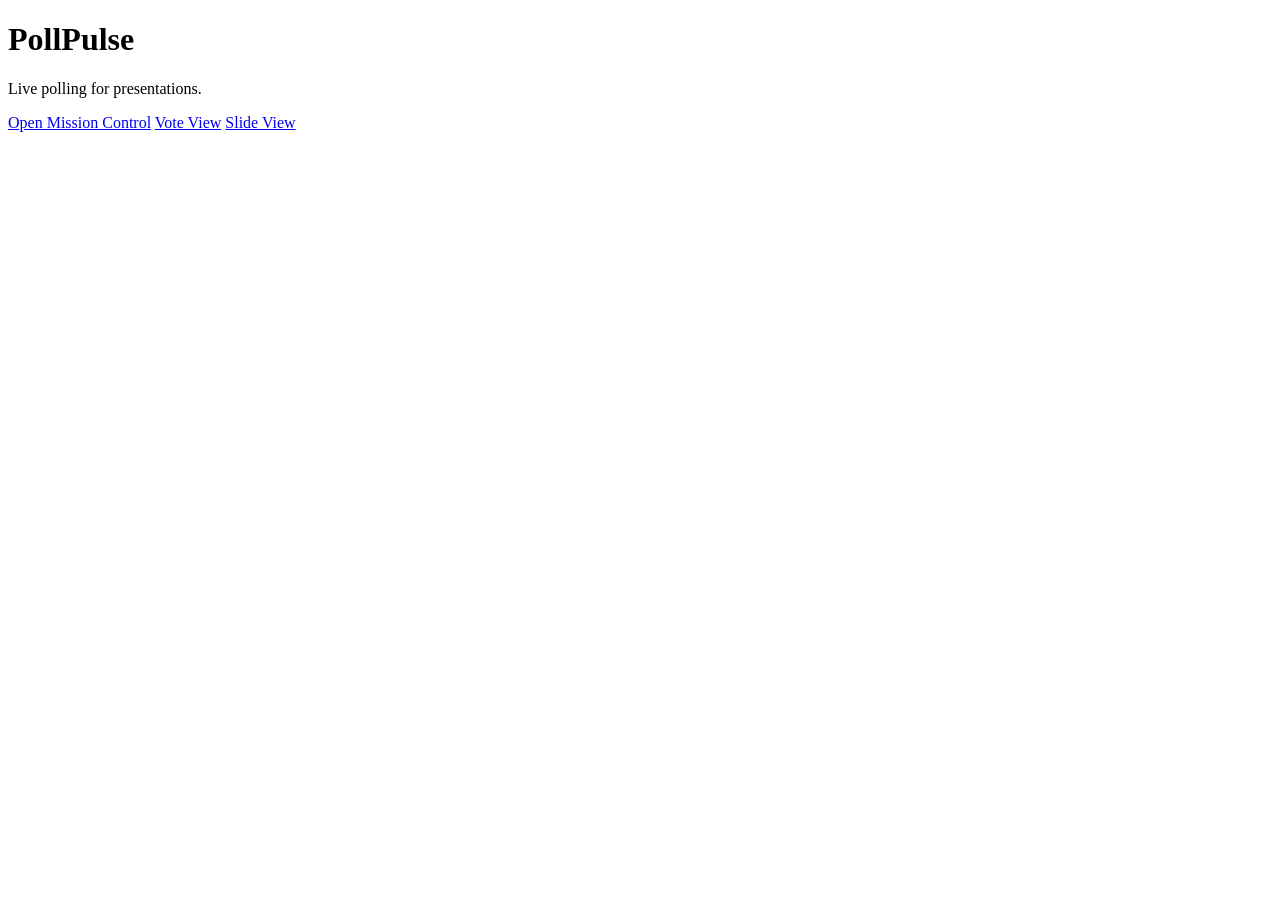
==== index.html @ 1ceda3fc "Create index.html" ====
<!doctype html>
<html lang="en">
<head>
  <meta charset="utf-8">
  <meta name="viewport" content="width=device-width, initial-scale=1">
  <title>PollPulse</title>
</head>
<body>
  <header>
    <h1>PollPulse</h1>
    <p>Live polling for presentations.</p>
  </header>

  <main>
    <a href="mission-control.html">Open Mission Control</a>
    <a href="vote.html">Vote View</a>
    <a href="slide.html">Slide View</a>
  </main>
</body>
</html>
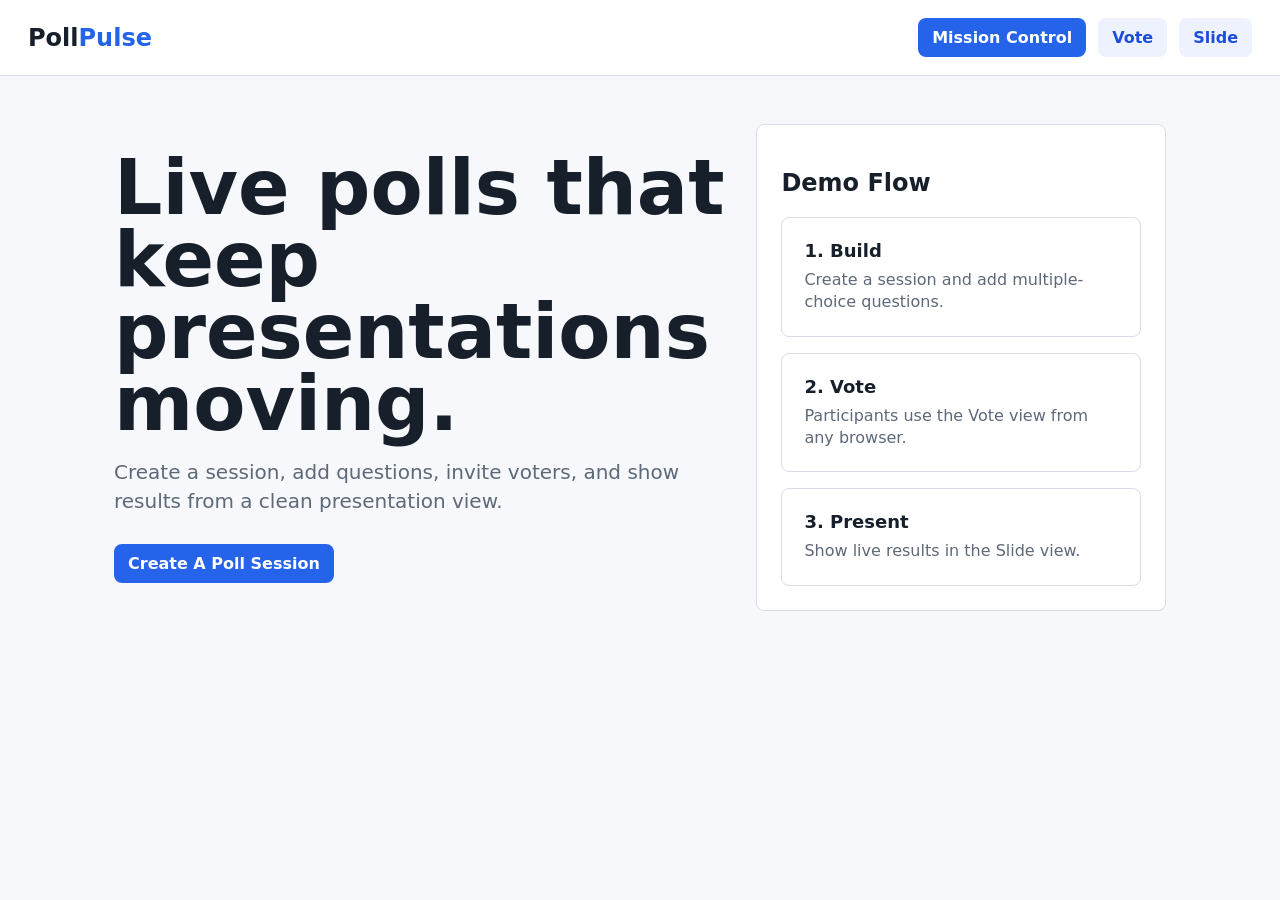
==== commit f4e23fca: "Update index.html" ====
--- a/index.html
+++ b/index.html
@@ -4,17 +4,48 @@
   <meta charset="utf-8">
   <meta name="viewport" content="width=device-width, initial-scale=1">
   <title>PollPulse</title>
+  <link rel="stylesheet" href="assets/styles.css">
 </head>
 <body>
-  <header>
-    <h1>PollPulse</h1>
-    <p>Live polling for presentations.</p>
-  </header>
+  <div class="app-shell">
+    <header class="app-header">
+      <div class="brand">Poll<span>Pulse</span></div>
+      <nav class="nav-links" aria-label="Primary">
+        <a href="mission-control.html">Mission Control</a>
+        <a class="secondary" href="vote.html">Vote</a>
+        <a class="secondary" href="slide.html">Slide</a>
+      </nav>
+    </header>
 
-  <main>
-    <a href="mission-control.html">Open Mission Control</a>
-    <a href="vote.html">Vote View</a>
-    <a href="slide.html">Slide View</a>
-  </main>
+    <main class="page">
+      <section class="hero">
+        <div>
+          <h1>Live polls that keep presentations moving.</h1>
+          <p>
+            Create a session, add questions, invite voters, and show results from a clean presentation view.
+          </p>
+          <a class="button" href="mission-control.html">Create A Poll Session</a>
+        </div>
+
+        <aside class="panel">
+          <h2>Demo Flow</h2>
+          <div class="card-grid" style="grid-template-columns: 1fr;">
+            <div class="card">
+              <strong>1. Build</strong>
+              <span>Create a session and add multiple-choice questions.</span>
+            </div>
+            <div class="card">
+              <strong>2. Vote</strong>
+              <span>Participants use the Vote view from any browser.</span>
+            </div>
+            <div class="card">
+              <strong>3. Present</strong>
+              <span>Show live results in the Slide view.</span>
+            </div>
+          </div>
+        </aside>
+      </section>
+    </main>
+  </div>
 </body>
 </html>
--- a/assets/styles.css
+++ b/assets/styles.css
@@ -0,0 +1,141 @@
+:root {
+  --bg: #f7f8fb;
+  --surface: #ffffff;
+  --text: #17202a;
+  --muted: #5d6978;
+  --border: #d8dde6;
+  --accent: #2563eb;
+  --accent-dark: #1d4ed8;
+}
+
+* {
+  box-sizing: border-box;
+}
+
+body {
+  margin: 0;
+  background: var(--bg);
+  color: var(--text);
+  font-family: Inter, ui-sans-serif, system-ui, -apple-system, BlinkMacSystemFont, "Segoe UI", sans-serif;
+}
+
+.app-shell {
+  min-height: 100vh;
+  display: grid;
+  grid-template-rows: auto 1fr;
+}
+
+.app-header {
+  background: var(--surface);
+  border-bottom: 1px solid var(--border);
+  padding: 18px 28px;
+  display: flex;
+  align-items: center;
+  justify-content: space-between;
+}
+
+.brand {
+  font-size: 24px;
+  font-weight: 800;
+  letter-spacing: 0;
+}
+
+.brand span {
+  color: var(--accent);
+}
+
+.nav-links {
+  display: flex;
+  gap: 12px;
+}
+
+.nav-links a,
+.button {
+  background: var(--accent);
+  border: 0;
+  border-radius: 8px;
+  color: #ffffff;
+  cursor: pointer;
+  display: inline-flex;
+  font-weight: 700;
+  justify-content: center;
+  padding: 10px 14px;
+  text-decoration: none;
+}
+
+.nav-links a.secondary,
+.button.secondary {
+  background: #eef2ff;
+  color: var(--accent-dark);
+}
+
+.page {
+  margin: 0 auto;
+  max-width: 1100px;
+  padding: 48px 24px;
+  width: 100%;
+}
+
+.hero {
+  display: grid;
+  gap: 28px;
+  grid-template-columns: minmax(0, 1.2fr) minmax(280px, 0.8fr);
+  align-items: center;
+}
+
+.hero h1 {
+  font-size: clamp(42px, 7vw, 76px);
+  line-height: 0.95;
+  margin: 0 0 18px;
+}
+
+.hero p {
+  color: var(--muted);
+  font-size: 20px;
+  line-height: 1.45;
+  margin: 0 0 28px;
+}
+
+.panel {
+  background: var(--surface);
+  border: 1px solid var(--border);
+  border-radius: 8px;
+  padding: 24px;
+}
+
+.card-grid {
+  display: grid;
+  gap: 16px;
+  grid-template-columns: repeat(3, minmax(0, 1fr));
+}
+
+.card {
+  background: var(--surface);
+  border: 1px solid var(--border);
+  border-radius: 8px;
+  padding: 22px;
+}
+
+.card strong {
+  display: block;
+  font-size: 18px;
+  margin-bottom: 8px;
+}
+
+.card span {
+  color: var(--muted);
+  line-height: 1.4;
+}
+
+@media (max-width: 760px) {
+  .app-header,
+  .nav-links {
+    align-items: stretch;
+    flex-direction: column;
+  }
+
+  .hero,
+  .card-grid {
+    grid-template-columns: 1fr;
+  }
+}
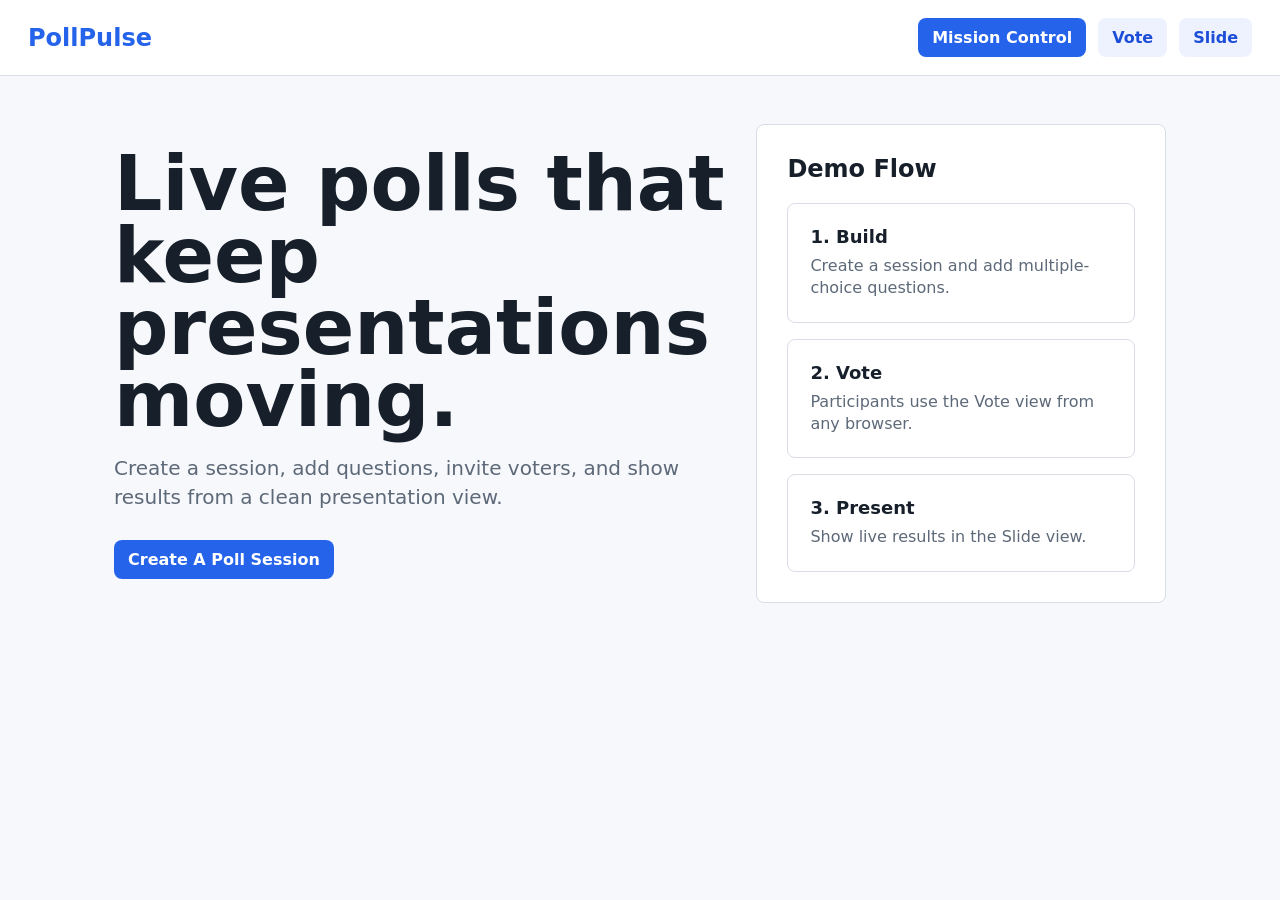
==== commit 68c146dc: "Refresh home page asset version" ====
--- a/index.html
+++ b/index.html
@@ -4,7 +4,7 @@
   <meta charset="utf-8">
   <meta name="viewport" content="width=device-width, initial-scale=1">
   <title>PollPulse</title>
-  <link rel="stylesheet" href="assets/styles.css">
+  <link rel="stylesheet" href="assets/styles.css?v=4">
 </head>
 <body>
   <div class="app-shell">
--- a/assets/styles.css
+++ b/assets/styles.css
@@ -6,6 +6,9 @@
   --border: #d8dde6;
   --accent: #2563eb;
   --accent-dark: #1d4ed8;
+  --success-bg: #e9f8ef;
+  --success-border: #9ed9b4;
+  --success-text: #116329;
 }
 
 * {
@@ -35,6 +38,7 @@
 }
 
 .brand {
+  color: var(--accent);
   font-size: 24px;
   font-weight: 800;
   letter-spacing: 0;
@@ -69,6 +73,11 @@
   color: var(--accent-dark);
 }
 
+.button:disabled {
+  cursor: default;
+  opacity: 0.72;
+}
+
 .page {
   margin: 0 auto;
   max-width: 1100px;
@@ -100,7 +109,81 @@
   background: var(--surface);
   border: 1px solid var(--border);
   border-radius: 8px;
-  padding: 24px;
+  padding: 30px;
+}
+
+.panel h1,
+.panel h2 {
+  margin-top: 0;
+}
+
+.panel p {
+  color: var(--muted);
+  line-height: 1.45;
+  margin-bottom: 22px;
+}
+
+label {
+  color: var(--text);
+  display: grid;
+  font-size: 14px;
+  font-weight: 800;
+  gap: 10px;
+  line-height: 1.2;
+  margin-top: 22px;
+}
+
+input,
+textarea {
+  background: #ffffff;
+  border: 1px solid var(--border);
+  border-radius: 8px;
+  color: var(--text);
+  font: inherit;
+  font-size: 16px;
+  line-height: 1.4;
+  outline: none;
+  padding: 14px 15px;
+  width: 100%;
+}
+
+textarea {
+  min-height: 136px;
+  resize: vertical;
+}
+
+input::placeholder,
+textarea::placeholder {
+  color: #8a94a6;
+}
+
+input:focus,
+textarea:focus {
+  border-color: var(--accent);
+  box-shadow: 0 0 0 4px rgba(37, 99, 235, 0.14);
+}
+
+.form-actions {
+  align-items: center;
+  display: flex;
+  flex-wrap: wrap;
+  gap: 14px;
+  margin-top: 28px;
+}
+
+.save-status {
+  background: var(--success-bg);
+  border: 1px solid var(--success-border);
+  border-radius: 999px;
+  color: var(--success-text);
+  display: none;
+  font-size: 14px;
+  font-weight: 800;
+  padding: 9px 12px;
+}
+
+.save-status.is-visible {
+  display: inline-flex;
 }
 
 .card-grid {
@@ -125,6 +208,14 @@
 .card span {
   color: var(--muted);
   line-height: 1.4;
+}
+
+#question-options {
+  font-family: inherit;
+}
+
+#question-list .card {
+  padding: 24px;
 }
 
 @media (max-width: 760px) {
@@ -138,4 +229,8 @@
   .card-grid {
     grid-template-columns: 1fr;
   }
-}
+
+  .panel {
+    padding: 24px;
+  }
+}
